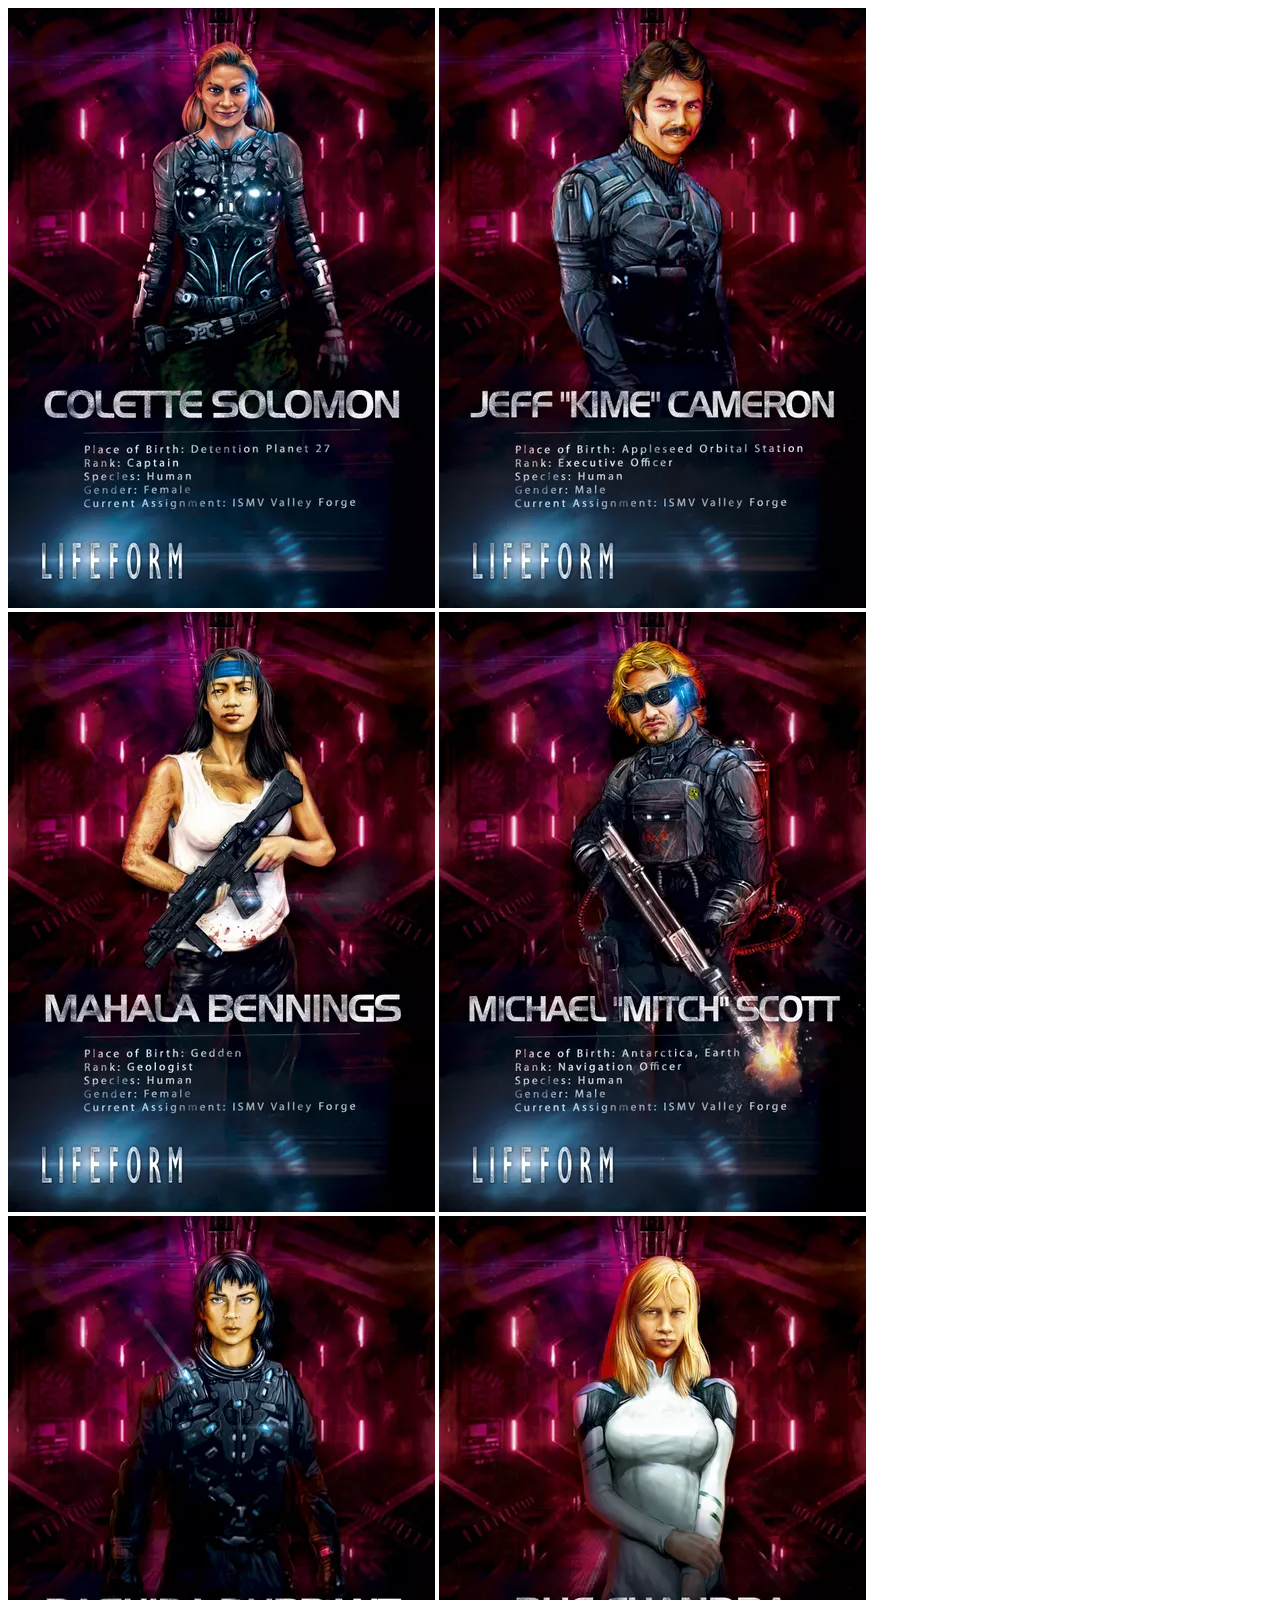
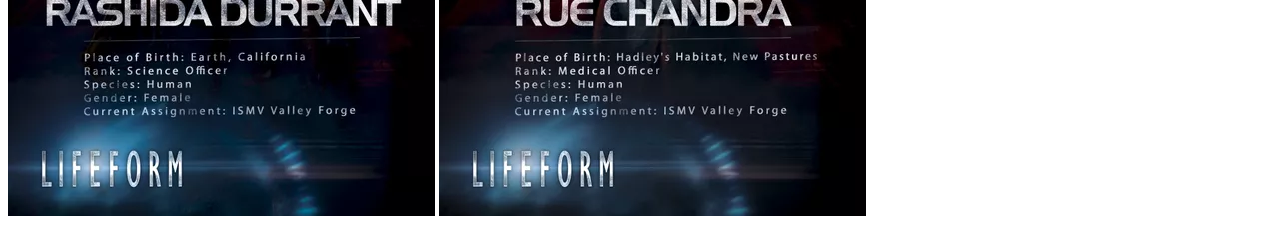
==== characters.html @ 512afe5f "add index.html, add characters.html, add images directory with crew, space and box art images." ====
<!DOCTYPE html>
<html lang="en">
<head>
    <meta charset="UTF-8">
    <meta name="viewport" content="width=device-width, initial-scale=1.0">
    <title>Document</title>
</head>
<body>
    <img src="./images/crew/colette.webp" alt="Picture of Colette Solomon"/>
    <img src="./images/crew/jeff.webp" alt="Picture of Jeff 'Kime' Cameron"/>
    <img src="./images/crew/mahala.webp" alt="Picture of Mahala Bennings"/>
    <img src="./images/crew/michael.webp" alt="Picture of Michael 'Mitch' Scott"/>
    <img src="./images/crew/rashida.webp" alt="Picture of Rashida Durant"/>
    <img src="./images/crew/rue.webp" alt="Picture of Rue Chandra"/>
</body>
</html>
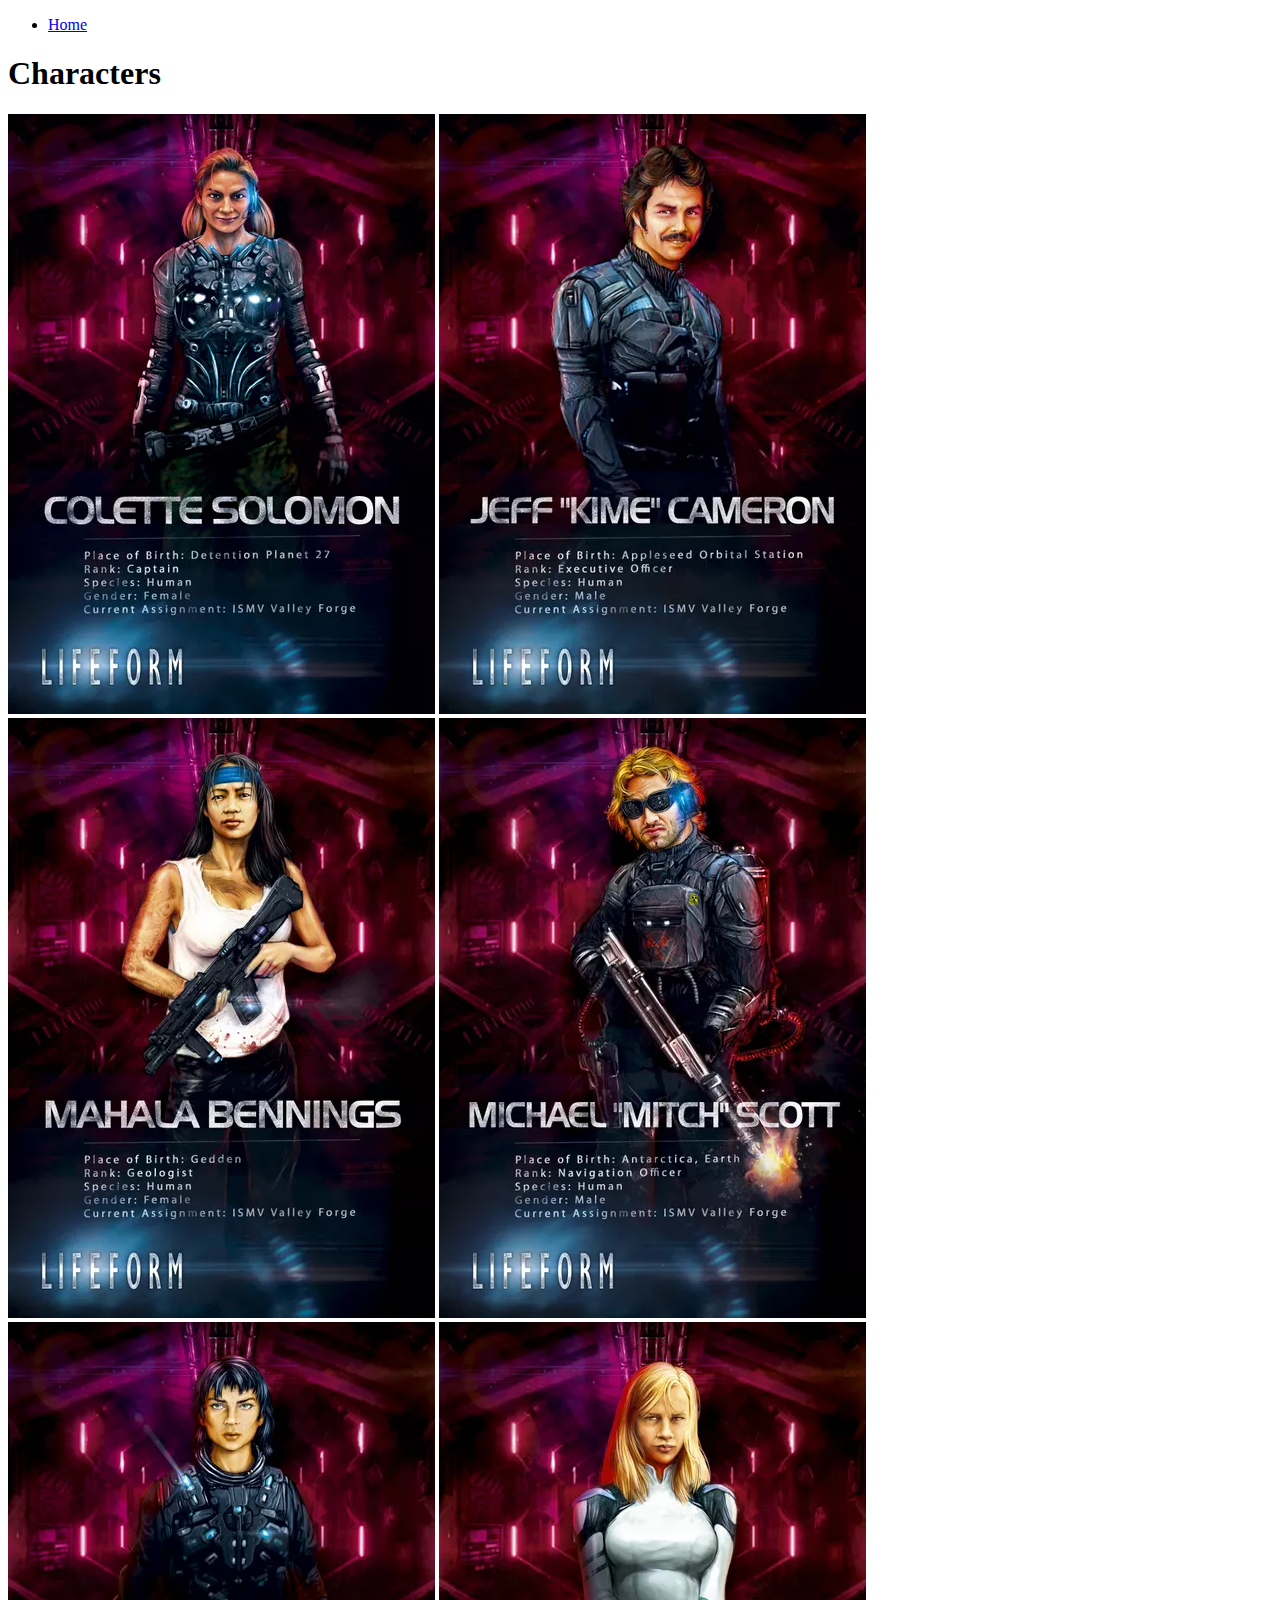
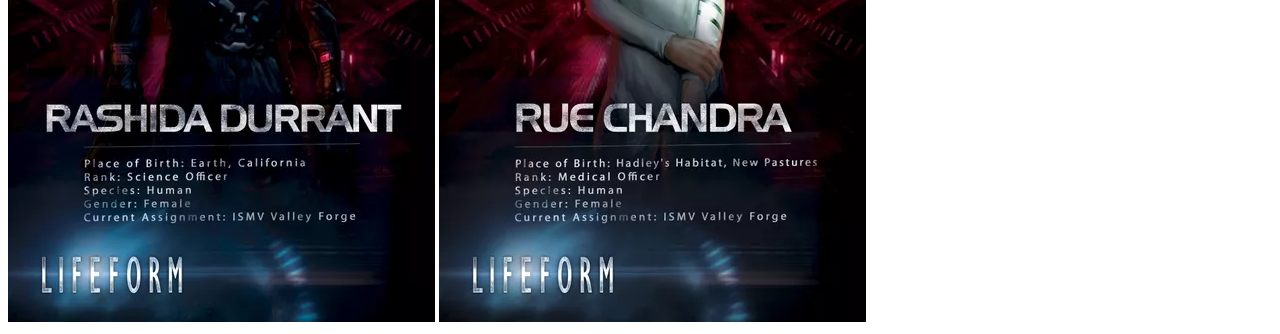
==== commit b5e634a4: "styled web page" ====
--- a/characters.html
+++ b/characters.html
@@ -1,16 +1,85 @@
 <!DOCTYPE html>
 <html lang="en">
-<head>
-    <meta charset="UTF-8">
-    <meta name="viewport" content="width=device-width, initial-scale=1.0">
-    <title>Document</title>
-</head>
-<body>
-    <img src="./images/crew/colette.webp" alt="Picture of Colette Solomon"/>
-    <img src="./images/crew/jeff.webp" alt="Picture of Jeff 'Kime' Cameron"/>
-    <img src="./images/crew/mahala.webp" alt="Picture of Mahala Bennings"/>
-    <img src="./images/crew/michael.webp" alt="Picture of Michael 'Mitch' Scott"/>
-    <img src="./images/crew/rashida.webp" alt="Picture of Rashida Durant"/>
-    <img src="./images/crew/rue.webp" alt="Picture of Rue Chandra"/>
-</body>
-</html>+    <head>
+        <meta charset="UTF-8" />
+        <meta name="viewport" content="width=device-width, initial-scale=1.0" />
+        <title>Document</title>
+    </head>
+    <body>
+        <header>
+            <nav>
+                <ul>
+                    <li><a href="/index.html">Home</a></li>
+                </ul>
+            </nav>
+            <h1>Characters</h1>
+        </header>
+        <main></main>
+        <img
+            src="./images/crew/colette.webp"
+            alt="
+            Colette Solomon
+            Place of Birth: Detention Planet 27
+            Rank: Captain
+            Species: Human
+            Gender: Female
+            Current Issignment: ISMV Valley Forge.
+            "
+        />
+        <img
+            src="./images/crew/jeff.webp"
+            alt="
+            Jeff Cameron
+            Place of Birth: Appleseed Orbital Station
+            Rank: Executive Officer
+            Species: Human
+            Gender: Male
+            Current Issignment: ISMV Valley Forge.
+            "
+        />
+        <img
+            src="./images/crew/mahala.webp"
+            alt="
+            Mahala Bennings
+            Place of Birth: Gedden
+            Rank: Geologist
+            Species: Human
+            Gender: Female
+            Current Issignment: ISMV Valley Forge.
+            "
+        />
+        <img
+            src="./images/crew/michael.webp"
+            alt="
+            Michael Scott
+            Place of Birth: Earth, Antarctica
+            Rank: Navigation Officer
+            Species: Human
+            Gender: Male
+            Current Issignment: ISMV Valley Forge.
+            "
+        />
+        <img
+            src="./images/crew/rashida.webp"
+            alt="
+            Rashida Durant
+            Place of Birth: Earth, California
+            Rank: Science Officer
+            Species: Human
+            Gender: Female
+            Current Issignment: ISMV Valley Forge.
+            "
+        />
+        <img
+            src="./images/crew/rue.webp"
+            alt="
+            Rue Chandra
+            Place of Birth: Hadley's Habitat, New Pastures
+            Rank: Medical Officer
+            Species: Human
+            Gender: Female
+            Current Issignment: ISMV Valley Forge.
+            "
+        />
+    </body>
+</html>
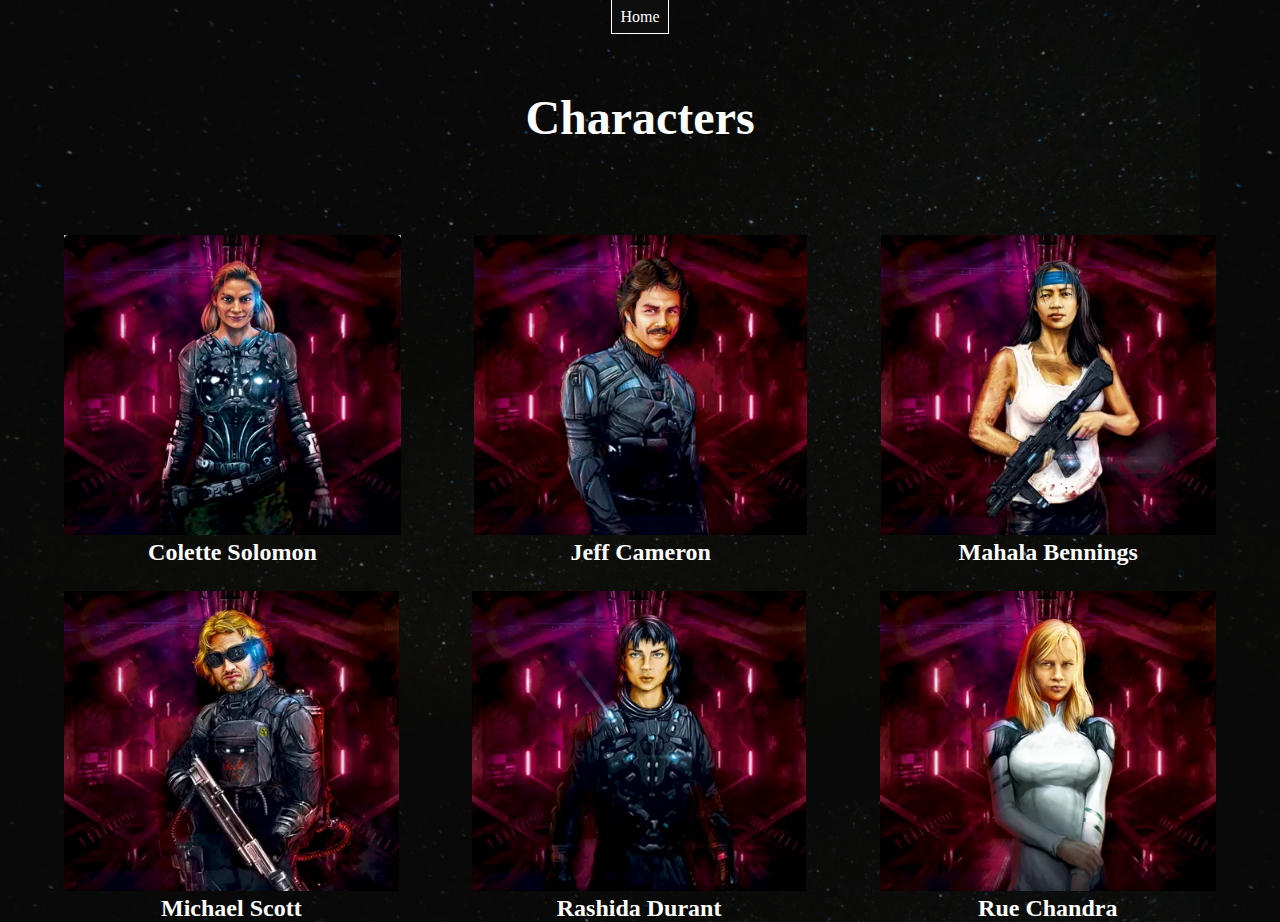
==== commit 4642346b: "basic styling character page" ====
--- a/characters.html
+++ b/characters.html
@@ -3,7 +3,8 @@
     <head>
         <meta charset="UTF-8" />
         <meta name="viewport" content="width=device-width, initial-scale=1.0" />
-        <title>Document</title>
+        <title>Lifeform - Characters</title>
+        <link rel="stylesheet" href="./styles.css" />
     </head>
     <body>
         <header>
@@ -14,72 +15,93 @@
             </nav>
             <h1>Characters</h1>
         </header>
-        <main></main>
-        <img
-            src="./images/crew/colette.webp"
-            alt="
-            Colette Solomon
-            Place of Birth: Detention Planet 27
-            Rank: Captain
-            Species: Human
-            Gender: Female
-            Current Issignment: ISMV Valley Forge.
-            "
-        />
-        <img
-            src="./images/crew/jeff.webp"
-            alt="
-            Jeff Cameron
-            Place of Birth: Appleseed Orbital Station
-            Rank: Executive Officer
-            Species: Human
-            Gender: Male
-            Current Issignment: ISMV Valley Forge.
-            "
-        />
-        <img
-            src="./images/crew/mahala.webp"
-            alt="
-            Mahala Bennings
-            Place of Birth: Gedden
-            Rank: Geologist
-            Species: Human
-            Gender: Female
-            Current Issignment: ISMV Valley Forge.
-            "
-        />
-        <img
-            src="./images/crew/michael.webp"
-            alt="
-            Michael Scott
-            Place of Birth: Earth, Antarctica
-            Rank: Navigation Officer
-            Species: Human
-            Gender: Male
-            Current Issignment: ISMV Valley Forge.
-            "
-        />
-        <img
-            src="./images/crew/rashida.webp"
-            alt="
-            Rashida Durant
-            Place of Birth: Earth, California
-            Rank: Science Officer
-            Species: Human
-            Gender: Female
-            Current Issignment: ISMV Valley Forge.
-            "
-        />
-        <img
-            src="./images/crew/rue.webp"
-            alt="
-            Rue Chandra
-            Place of Birth: Hadley's Habitat, New Pastures
-            Rank: Medical Officer
-            Species: Human
-            Gender: Female
-            Current Issignment: ISMV Valley Forge.
-            "
-        />
+        <main>
+            <section class="crew">
+                <div class="crew-container">
+                    <img
+                        src="./images/crew/colette-cropped.png"
+                        alt="
+                        Colette Solomon
+                        Place of Birth: Detention Planet 27
+                        Rank: Captain
+                        Species: Human
+                        Gender: Female
+                        Current Issignment: ISMV Valley Forge.
+                        "
+                    />
+                    <h3>Colette Solomon</h3>
+                </div>
+                <div class="crew-container">
+                    <img
+                        src="./images/crew/jeff-cropped.png"
+                        alt="
+                        Jeff Cameron
+                        Place of Birth: Appleseed Orbital Station
+                        Rank: Executive Officer
+                        Species: Human
+                        Gender: Male
+                        Current Issignment: ISMV Valley Forge.
+                        "
+                    />
+                    <h3>Jeff Cameron</h3>
+                </div>
+                <div class="crew-container">
+                    <img
+                        src="./images/crew/mahala-cropped.png"
+                        alt="
+                        Mahala Bennings
+                        Place of Birth: Gedden
+                        Rank: Geologist
+                        Species: Human
+                        Gender: Female
+                        Current Issignment: ISMV Valley Forge.
+                        "
+                    />
+                    <h3>Mahala Bennings</h3>
+                </div>
+                <div class="crew-container">
+                    <img
+                        src="./images/crew/michael-cropped.png"
+                        alt="
+                        Michael Scott
+                        Place of Birth: Earth, Antarctica
+                        Rank: Navigation Officer
+                        Species: Human
+                        Gender: Male
+                        Current Issignment: ISMV Valley Forge.
+                        "
+                    />
+                    <h3>Michael Scott</h3>
+                </div>
+                <div class="crew-container">
+                    <img
+                        src="./images/crew/rashida-cropped.png"
+                        alt="
+                        Rashida Durant
+                        Place of Birth: Earth, California
+                        Rank: Science Officer
+                        Species: Human
+                        Gender: Female
+                        Current Issignment: ISMV Valley Forge.
+                        "
+                    />
+                    <h3>Rashida Durant</h3>
+                </div>
+                <div class="crew-container">
+                    <img
+                        src="./images/crew/rue-cropped.png"
+                        alt="
+                        Rue Chandra
+                        Place of Birth: Hadley's Habitat, New Pastures
+                        Rank: Medical Officer
+                        Species: Human
+                        Gender: Female
+                        Current Issignment: ISMV Valley Forge.
+                        "
+                    />
+                    <h3>Rue Chandra</h3>
+                </div>
+            </section>
+        </main>
     </body>
 </html>
--- a/styles.css
+++ b/styles.css
@@ -0,0 +1,224 @@
+/*** GLOBAL STYLES ***/
+* {
+    box-sizing: border-box;
+    margin: 0;
+    padding: 0;
+    /* background-color: #0e0e0e; */
+    color: #fefefe;
+}
+
+body {
+    background-image: linear-gradient(
+            rgba(15 15, 15, 0.6),
+            rgba(15, 15, 15, 0.6)
+        ),
+        url("./images/space-bg-1.jpg");
+    background-size: 1200px;
+    background-color: #0e0e0e;
+    margin: auto;
+    max-width: 1200px;
+    text-align: center;
+}
+.global-margin {
+    margin: 0 10% 0 10%;
+}
+
+h1 {
+    margin: 10vh 0 10vh 0;
+    font-size: 48px;
+    font-family: "Rubik Mono One";
+}
+
+h2 {
+    font-size: 42px;
+    font-family: "Bebas Neue";
+}
+
+h3 {
+    font-size: 24px;
+    font-family: "Bebas Neue";
+}
+
+p {
+    font-size: 16px;
+    font-family: "Roboto";
+}
+
+/*** FONTS ***/
+.rubik-mono-one-regular {
+    font-family: "Rubik Mono One", monospace;
+    font-weight: 400;
+    font-style: normal;
+}
+.orbitron {
+    font-family: "Orbitron", sans-serif;
+    font-optical-sizing: auto;
+    font-weight: 400;
+    font-style: normal;
+}
+.bebas-neue-regular {
+    font-family: "Bebas Neue", sans-serif;
+    font-weight: 400;
+    font-style: normal;
+}
+.roboto-light {
+    font-family: "Roboto", sans-serif;
+    font-weight: 300;
+    font-style: normal;
+}
+.roboto-regular {
+    font-family: "Roboto", sans-serif;
+    font-weight: 400;
+    font-style: normal;
+}
+.roboto-medium {
+    font-family: "Roboto", sans-serif;
+    font-weight: 500;
+    font-style: normal;
+}
+
+/*** BODY ***/
+
+/* Nav bar */
+
+nav {
+    position: fixed;
+    top: 0;
+    left: 0;
+    right: 0;
+    width: 100%;
+}
+
+nav ul {
+    display: flex;
+    justify-content: center;
+    gap: 10px;
+}
+
+nav ul li {
+    padding: 8px;
+    display: inline;
+    list-style-type: none;
+    text-decoration: none;
+}
+
+nav ul li a {
+    padding: 8px;
+    font-size: 16px;
+    font-family: "Orbitron";
+    text-decoration: none;
+    background-color: #0e0e0e;
+    border-left: 1px solid white;
+    border-right: 1px solid white;
+    border-bottom: 1px solid white;
+}
+
+nav ul li a:hover {
+    background-color: darkslategray;
+}
+
+/* Header */
+
+#site-title {
+    margin: 30vh 0 10vh 0;
+}
+
+.console-type {
+    border: 1px solid #e1e1e1;
+    box-shadow: 0 0 50px 0px #555;
+    border-radius: 20px;
+}
+
+.console-type p {
+    font-family: "Orbitron";
+    padding: 15px 30px 15px 30px;
+    font-size: 16px;
+}
+
+.console-type p b {
+    font-size: 20px;
+}
+
+.console-color {
+    background-color: rgba(30, 30, 30, 0.5);
+}
+
+/* Overview */
+
+#overview {
+    padding-top: 35vh;
+}
+
+/* Game Info */
+
+#game-info {
+    padding-top: 35vh;
+}
+
+.game-info-list {
+    list-style-position: inside;
+    text-align: left;
+}
+
+.game-info-containers {
+    display: flex;
+    justify-content: space-around;
+    margin-top: 20px;
+    margin-bottom: 450px;
+    /* border: 1px solid red; */
+}
+
+.game-info-container {
+    display: block;
+    padding: 10px;
+    width: 300px;
+    box-shadow: 0 0 50px 0px #555;
+    border: 1px solid #e1e1e1;
+    border-radius: 10px;
+    background-color: rgba(30, 30, 30, 0.5);
+}
+
+.game-info-container ul {
+    margin-left: 70px;
+    margin-top: 12px;
+    list-style-type: circle;
+}
+
+.game-info-container ul li {
+    font-family: "Roboto";
+    color: #c1c1c1;
+}
+
+.game-info-container ol {
+    margin-left: 70px;
+    margin-top: 12px;
+    list-style-type: circle;
+}
+
+.game-info-container ol li {
+    font-family: "Roboto";
+    color: #c1c1c1;
+}
+
+/* Image */
+#hero-image {
+    display: block;
+    margin: 50px auto 50px auto;
+    width: 50vw;
+    box-shadow: 0 0 50px 0px #555;
+    border: solid white 2px;
+    border-radius: 10px;
+}
+
+/* CHARACTERS PAGE */
+
+.crew {
+    display: flex;
+    justify-content: space-around;
+    flex-wrap: wrap;
+    gap: 25px;
+}
+
+.crew-container img {
+    height: 300px;
+}
